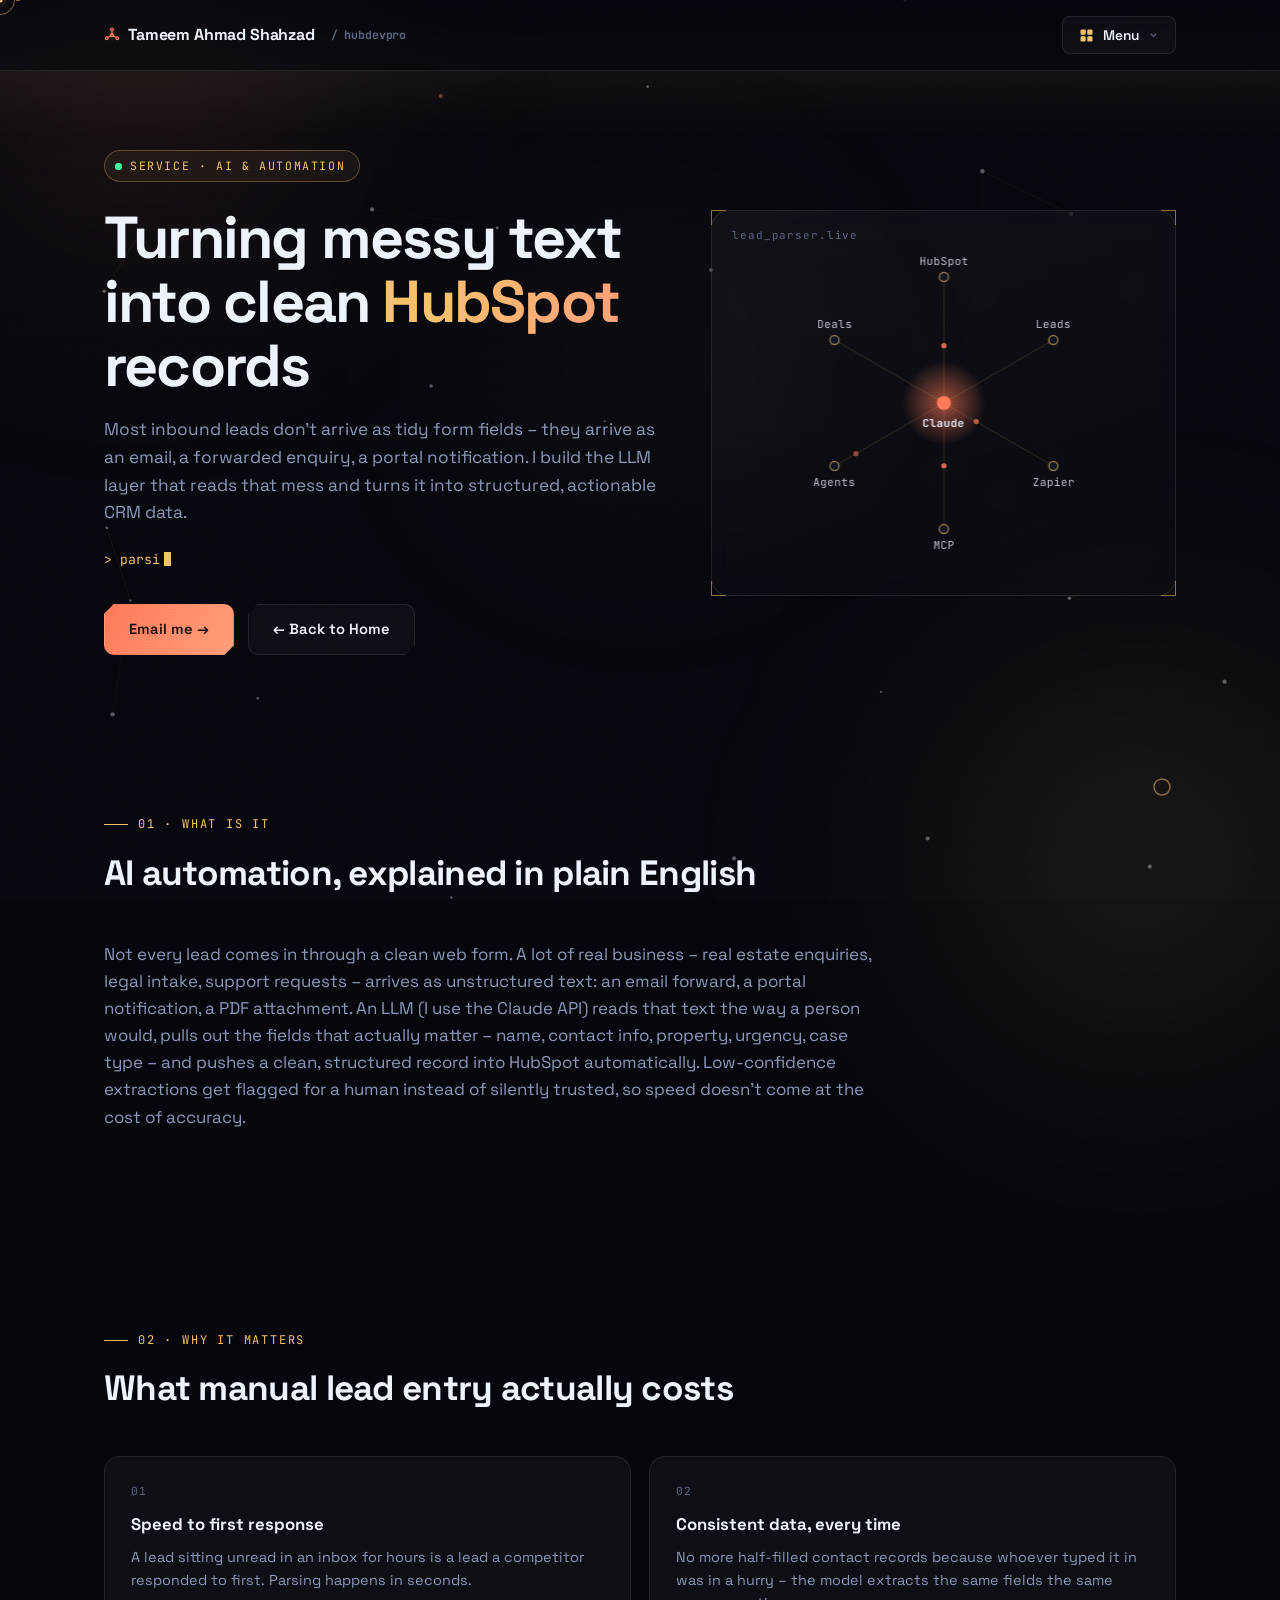
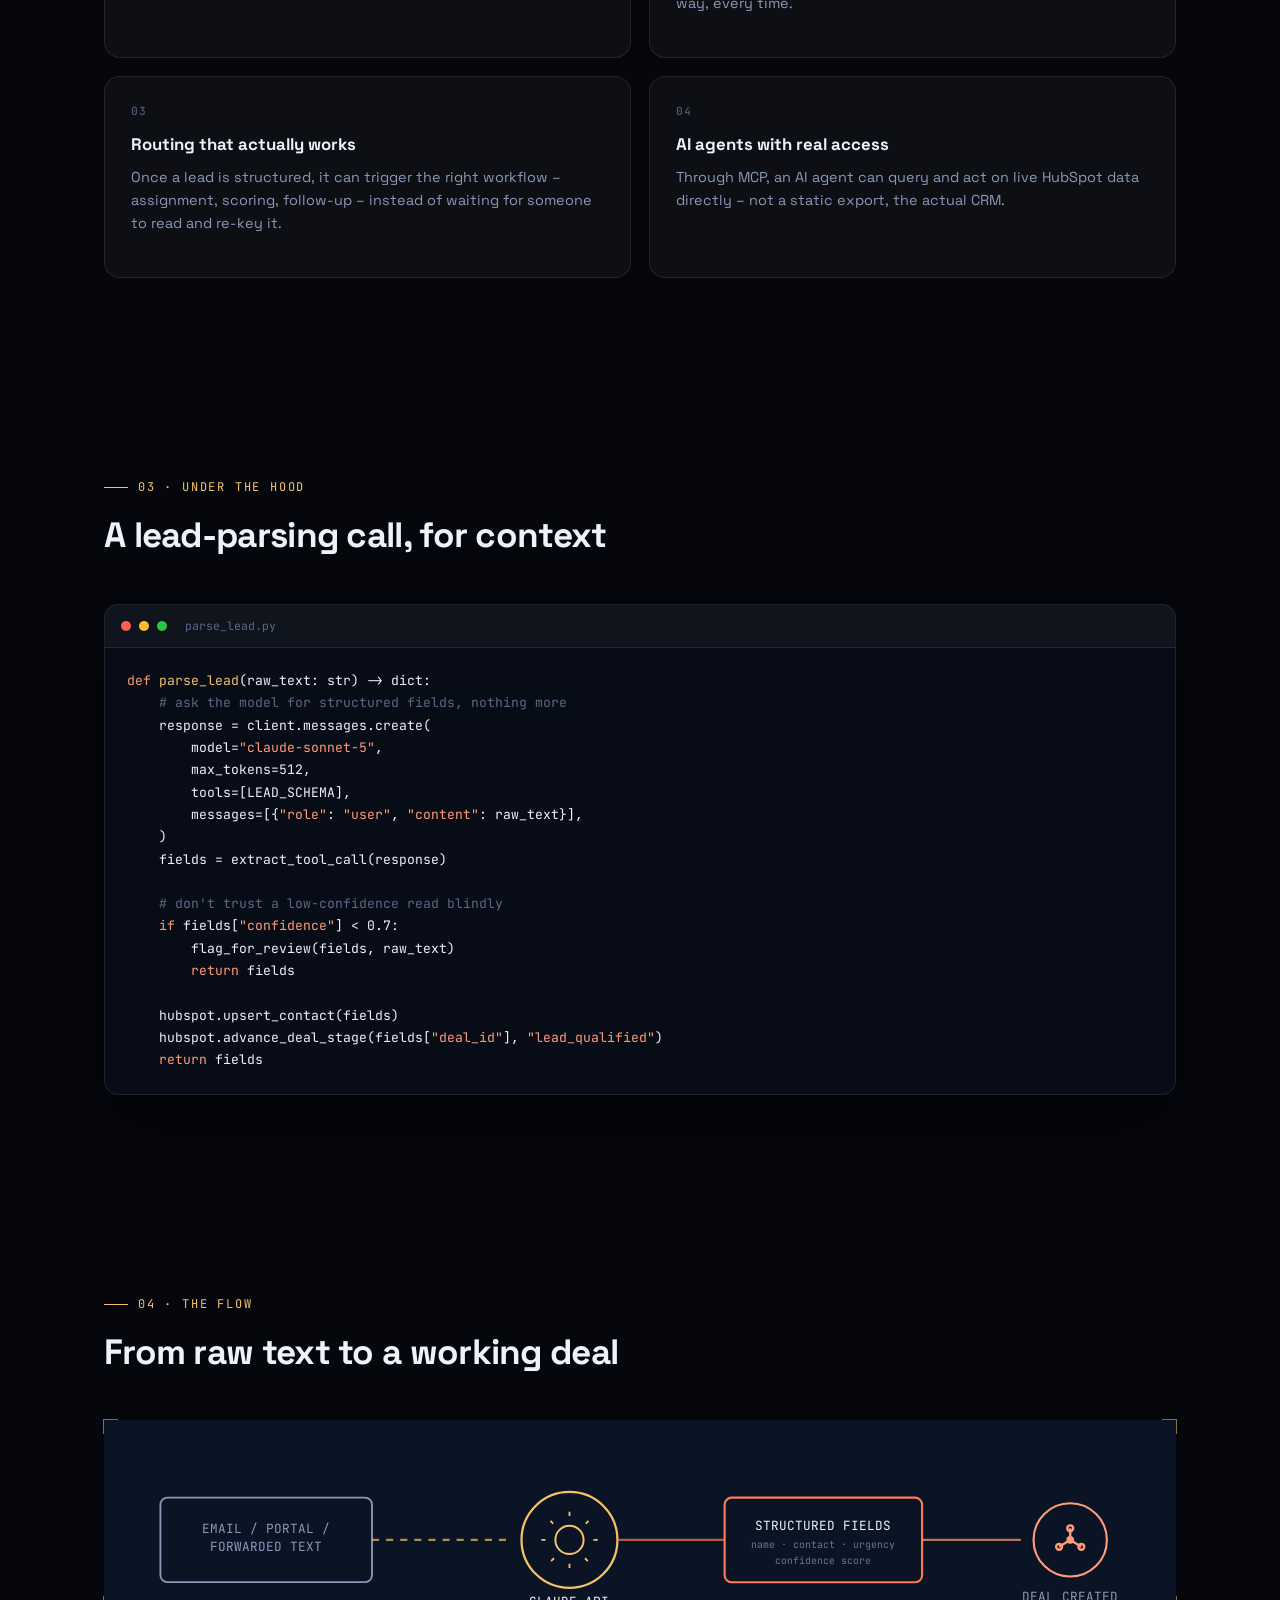
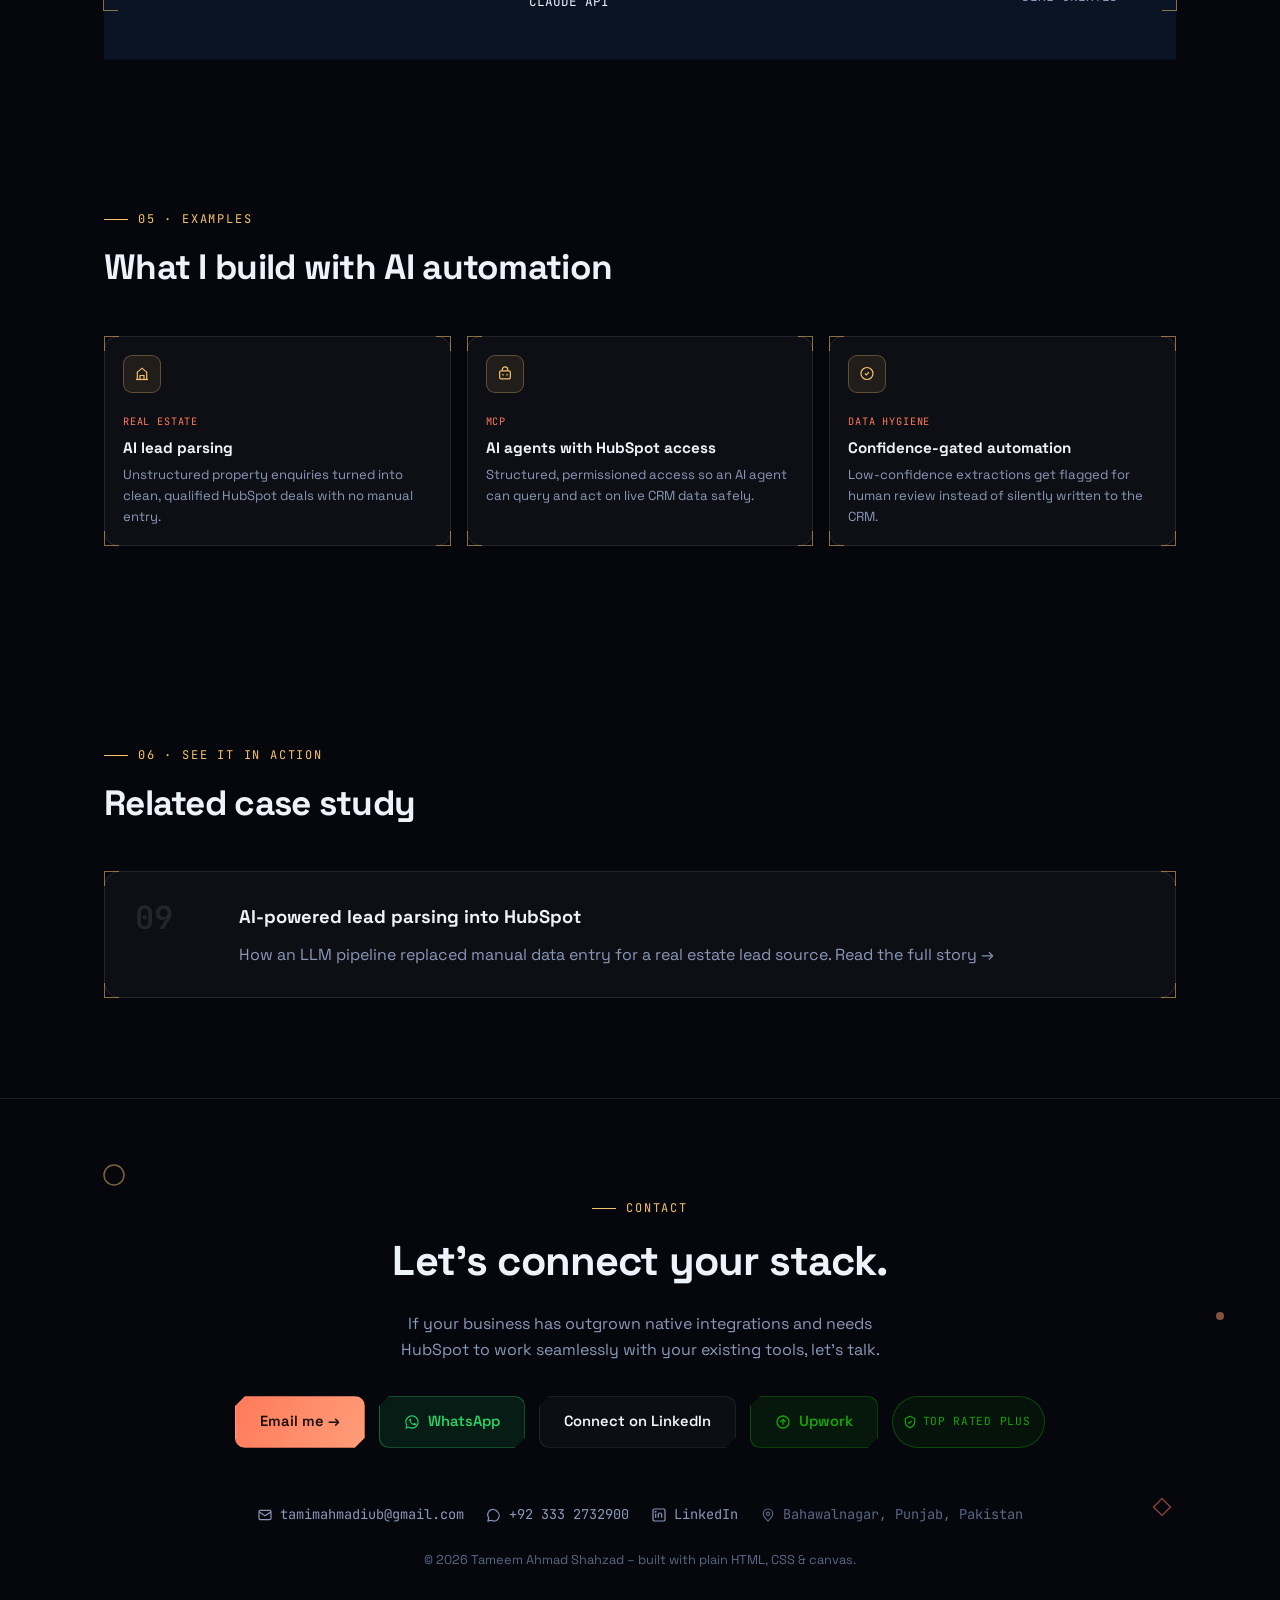
==== ai-automation.html @ 6ec8211e "Add Payments and AI Automation as full dedicated pages, restructure Services into AI/Integration/Hub" ====
<!DOCTYPE html>
<html lang="en">
<head>
<meta charset="UTF-8">
<meta name="viewport" content="width=device-width, initial-scale=1.0">
<title>AI Automation &amp; LLM Lead Parsing for HubSpot | HubDevPro</title>
<meta name="description" content="LLM pipelines and AI agents that read unstructured leads, extract structured data and push clean records into HubSpot &ndash; explained in plain language.">
<meta property="og:title" content="AI Automation &ndash; HubDevPro">
<meta property="og:description" content="LLM pipelines and AI agents that read unstructured leads, extract structured data and push clean records into HubSpot &ndash; explained in plain language.">
<meta property="og:image" content="https://hubdevpro.com/assets/gh-avatar.png">
<meta property="og:url" content="https://hubdevpro.com/ai-automation">
<meta property="og:type" content="website">
<meta name="twitter:card" content="summary">
<meta name="twitter:title" content="AI Automation &ndash; HubDevPro">
<meta name="twitter:description" content="LLM pipelines and AI agents that read unstructured leads, extract structured data and push clean records into HubSpot &ndash; explained in plain language.">
<meta name="twitter:image" content="https://hubdevpro.com/assets/gh-avatar.png">
<meta name="robots" content="index, follow">
<meta name="theme-color" content="#05070d">
<link rel="canonical" href="https://hubdevpro.com/ai-automation">
<link rel="icon" type="image/png" href="assets/gh-avatar.png">
<link rel="preconnect" href="https://fonts.googleapis.com">
<link rel="preconnect" href="https://fonts.gstatic.com" crossorigin>
<link href="https://fonts.googleapis.com/css2?family=Space+Grotesk:wght@400;500;600;700&family=JetBrains+Mono:wght@400;500;600&display=swap" rel="stylesheet">
<link rel="stylesheet" href="assets/style.css">
</head>
<body>

<div id="boot">
  <div class="line" id="boot-line">INITIALIZING SYSTEM...</div>
  <div class="bar"><i id="boot-bar"></i></div>
  <div class="pct" id="boot-pct">0%</div>
</div>

<svg width="0" height="0" style="position:absolute" aria-hidden="true">
  <symbol id="hs-mark" viewBox="0 0 32 32">
    <line x1="16" y1="16" x2="16" y2="5" stroke="currentColor" stroke-width="2.2"/>
    <line x1="16" y1="16" x2="26.5" y2="22.5" stroke="currentColor" stroke-width="2.2"/>
    <line x1="16" y1="16" x2="5.5" y2="22.5" stroke="currentColor" stroke-width="2.2"/>
    <circle cx="16" cy="16" r="3.6" fill="currentColor"/>
    <circle cx="16" cy="5" r="2.8" fill="none" stroke="currentColor" stroke-width="2.2"/>
    <circle cx="26.5" cy="22.5" r="2.8" fill="none" stroke="currentColor" stroke-width="2.2"/>
    <circle cx="5.5" cy="22.5" r="2.8" fill="none" stroke="currentColor" stroke-width="2.2"/>
  </symbol>
</svg>

<canvas id="bg-canvas"></canvas>
<div class="noise"></div>
<div class="scanlines"></div>
<div class="scan-sweep"></div>
<div class="cursor-ring" id="cursor-ring"></div>
<div class="cursor-dot" id="cursor-dot"></div>
<div class="glow-orb orb-1"></div>
<div class="glow-orb orb-2"></div>
<div class="glow-orb orb-3"></div>

<nav>
  <div class="inner">
    <div class="logo"><a href="/" style="display:flex;align-items:center;gap:8px;text-decoration:none;color:inherit"><svg class="icon" style="width:20px;height:20px;color:var(--orange)"><use href="#hs-mark"/></svg>Tameem Ahmad Shahzad<span class="mono" style="color:var(--muted-dim);margin-left:8px;font-size:0.72rem">/ hubdevpro</span></a></div>
    <button class="menu-btn" id="menu-btn" aria-expanded="false" aria-controls="mega">
      <svg class="grid-ic" viewBox="0 0 20 20"><rect x="2" y="2" width="7" height="7" rx="1.5"/><rect x="11" y="2" width="7" height="7" rx="1.5"/><rect x="2" y="11" width="7" height="7" rx="1.5"/><rect x="11" y="11" width="7" height="7" rx="1.5"/></svg>
      Menu
      <svg class="chev" viewBox="0 0 20 20" fill="none" stroke="currentColor" stroke-width="2"><path d="M5 7l5 5 5-5"/></svg>
    </button>
  </div>
</nav>

<div class="mega" id="mega">
  <div class="mega-inner">
    <div>
      <div class="mega-label">Services</div>
      <a class="mega-item" href="payments">
        <span class="ic"><svg viewBox="0 0 24 24" fill="none" stroke="currentColor" stroke-width="1.8"><circle cx="12" cy="12" r="9"/><path d="M12 7v10M9 9.5h4a2 2 0 1 1 0 4H9M9 14.5h5"/></svg></span>
        <span class="txt"><b>Payments</b><span>Stripe, PayPal &amp; Chargify sync</span></span>
      </a>
      <a class="mega-item" href="ai-automation">
        <span class="ic"><svg viewBox="0 0 24 24" fill="none" stroke="currentColor" stroke-width="1.8"><path d="M12 3v3M12 18v3M4.2 4.2l2.1 2.1M17.7 17.7l2.1 2.1M3 12h3M18 12h3M4.2 19.8l2.1-2.1M17.7 6.3l2.1-2.1"/><circle cx="12" cy="12" r="4"/></svg></span>
        <span class="txt"><b>AI Automation</b><span>LLM lead parsing &amp; agents</span></span>
      </a>
      <a class="mega-item" href="zapier">
        <span class="ic"><svg viewBox="0 0 24 24" fill="none" stroke="currentColor" stroke-width="1.8"><path d="M13 2 3 14h7l-1 8 10-12h-7l1-8z"/></svg></span>
        <span class="txt"><b>Zapier</b><span>No-code automation, live in days</span></span>
      </a>
      <a class="mega-item" href="n8n">
        <span class="ic"><svg viewBox="0 0 24 24" fill="none" stroke="currentColor" stroke-width="1.8"><circle cx="6" cy="6" r="2.5"/><circle cx="18" cy="6" r="2.5"/><circle cx="12" cy="18" r="2.5"/><path d="M8 7l6 9M16 7l-6 9"/></svg></span>
        <span class="txt"><b>n8n</b><span>Self-hosted workflow automation</span></span>
      </a>
      <a class="mega-item" href="laravel">
        <span class="ic"><svg viewBox="0 0 24 24" fill="none" stroke="currentColor" stroke-width="1.8"><rect x="3" y="4" width="18" height="6" rx="1.5"/><rect x="3" y="14" width="18" height="6" rx="1.5"/></svg></span>
        <span class="txt"><b>Laravel</b><span>Custom backend for real logic</span></span>
      </a>
      <a class="mega-item" href="auth0">
        <span class="ic"><svg viewBox="0 0 24 24" fill="none" stroke="currentColor" stroke-width="1.8"><rect x="3" y="11" width="18" height="10" rx="2"/><path d="M7 11V7a5 5 0 0 1 10 0v4"/></svg></span>
        <span class="txt"><b>Auth0</b><span>Identity, login &amp; SSO</span></span>
      </a>
    </div>
    <div>
      <div class="mega-label">Explore</div>
      <div class="mega-simple">
        <a href="/">Home</a>
        <a href="/#about">About</a>
        <a href="/#portfolio">Portfolio</a>
        <a href="/#mcp-agents">AI Agents &amp; MCP</a>
        <a href="services">All Services</a>
      </div>
    </div>
    <div class="mega-cta">
      <div class="mega-label">Case Studies</div>
      <p>Thirteen real integration patterns, walked through end to end &ndash; the situation, the build, the result.</p>
      <a class="btn primary" href="case-studies">View Case Studies</a>
      <a class="btn ghost" href="/#contact">Contact Me</a>
    </div>
  </div>
</div>

<header style="min-height:auto;padding:150px 0 60px">
  <div class="wrap hero-grid">
    <div>
      <div class="kicker"><span class="ping"></span>Service &middot; AI &amp; Automation</div>
      <h1>Turning messy text into clean <span class="glitch-wrap"><span class="grad" data-text="HubSpot">HubSpot</span></span> records</h1>
      <p class="tagline">Most inbound leads don&#8217;t arrive as tidy form fields &ndash; they arrive as an email, a forwarded enquiry, a portal notification. I build the LLM layer that reads that mess and turns it into structured, actionable CRM data.</p>
      <div class="term mono" id="term-text-wrap"><span id="term-text"></span><span class="cur"></span></div>
      <div class="cta">
        <a class="btn primary" href="mailto:tamimahmadiub@gmail.com">Email me &rarr;</a>
        <a class="btn ghost" href="/">&larr; Back to Home</a>
      </div>
    </div>
    <div class="diagram hud">
      <div class="c2"></div>
      <div class="tag mono">lead_parser.live</div>
      <canvas id="hero-canvas"></canvas>
    </div>
  </div>
</header>

<section id="what-is">
  <div class="floaters">
    <span class="fl b" style="top:12%;left:90%;animation-duration:8s"><svg width="20" height="20" viewBox="0 0 20 20"><circle cx="10" cy="10" r="8" fill="none" stroke="#f5c26b" stroke-width="1.5"/></svg></span>
  </div>
  <div class="wrap reveal">
    <div class="eyebrow">01 &middot; What is it</div>
    <h2>AI automation, explained in plain English</h2>
    <p style="color:var(--muted);max-width:70ch;font-size:1.06rem">
      Not every lead comes in through a clean web form. A lot of real business &ndash; real estate enquiries, legal
      intake, support requests &ndash; arrives as unstructured text: an email forward, a portal notification, a
      PDF attachment. An LLM (I use the Claude API) reads that text the way a person would, pulls out the fields
      that actually matter &ndash; name, contact info, property, urgency, case type &ndash; and pushes a clean,
      structured record into HubSpot automatically. Low-confidence extractions get flagged for a human instead of
      silently trusted, so speed doesn&#8217;t come at the cost of accuracy.
    </p>
  </div>
</section>

<section id="why">
  <div class="wrap reveal">
    <div class="eyebrow">02 &middot; Why it matters</div>
    <h2>What manual lead entry actually costs</h2>
    <div class="cap-grid">
      <div class="cap hud"><div class="c2"></div>
        <div class="cap-idx">01</div>
        <h3>Speed to first response</h3>
        <p>A lead sitting unread in an inbox for hours is a lead a competitor responded to first. Parsing happens in seconds.</p>
      </div>
      <div class="cap hud"><div class="c2"></div>
        <div class="cap-idx">02</div>
        <h3>Consistent data, every time</h3>
        <p>No more half-filled contact records because whoever typed it in was in a hurry &ndash; the model extracts the same fields the same way, every time.</p>
      </div>
      <div class="cap hud"><div class="c2"></div>
        <div class="cap-idx">03</div>
        <h3>Routing that actually works</h3>
        <p>Once a lead is structured, it can trigger the right workflow &ndash; assignment, scoring, follow-up &ndash; instead of waiting for someone to read and re-key it.</p>
      </div>
      <div class="cap hud"><div class="c2"></div>
        <div class="cap-idx">04</div>
        <h3>AI agents with real access</h3>
        <p>Through MCP, an AI agent can query and act on live HubSpot data directly &ndash; not a static export, the actual CRM.</p>
      </div>
    </div>
  </div>
</section>

<section id="code">
  <div class="wrap reveal">
    <div class="eyebrow">03 &middot; Under the hood</div>
    <h2>A lead-parsing call, for context</h2>
    <div class="code-win">
      <div class="bar2"><i></i><i></i><i></i><span>parse_lead.py</span></div>
      <pre><span class="k">def</span> <span class="f">parse_lead</span>(raw_text: <span class="v">str</span>) -&gt; <span class="v">dict</span>:
    <span class="c"># ask the model for structured fields, nothing more</span>
    response = client.messages.create(
        model=<span class="s">"claude-sonnet-5"</span>,
        max_tokens=<span class="v">512</span>,
        tools=[LEAD_SCHEMA],
        messages=[{<span class="s">"role"</span>: <span class="s">"user"</span>, <span class="s">"content"</span>: raw_text}],
    )
    fields = extract_tool_call(response)

    <span class="c"># don't trust a low-confidence read blindly</span>
    <span class="k">if</span> fields[<span class="s">"confidence"</span>] &lt; <span class="v">0.7</span>:
        flag_for_review(fields, raw_text)
        <span class="k">return</span> fields

    hubspot.upsert_contact(fields)
    hubspot.advance_deal_stage(fields[<span class="s">"deal_id"</span>], <span class="s">"lead_qualified"</span>)
    <span class="k">return</span> fields</pre>
    </div>
  </div>
</section>

<section id="visual">
  <div class="wrap reveal">
    <div class="eyebrow">04 &middot; The flow</div>
    <h2>From raw text to a working deal</h2>
    <div class="banner hud" style="height:190px;padding:0">
      <div class="c2"></div>
      <svg viewBox="0 0 760 170" preserveAspectRatio="xMidYMid slice"><rect width="760" height="170" fill="#0a1424"/>
<rect x="40" y="55" width="150" height="60" rx="5" fill="none" stroke="#8b98b8" stroke-width="1.3"/>
<text x="115" y="80" text-anchor="middle" fill="#8b98b8" font-family="JetBrains Mono, monospace" font-size="9">EMAIL / PORTAL /</text>
<text x="115" y="93" text-anchor="middle" fill="#8b98b8" font-family="JetBrains Mono, monospace" font-size="9">FORWARDED TEXT</text>
<line x1="190" y1="85" x2="290" y2="85" stroke="#f5c26b" stroke-width="1.5" stroke-dasharray="5 5" opacity="0.7"/>
<circle cx="330" cy="85" r="34" fill="#0a1424" stroke="#f5c26b" stroke-width="1.6"/>
<path d="M330 65v3M330 102v3M310 85h3M347 85h3M316.5 71.5l2 2M341 98l2 2M343.5 71.5l-2 2M319 98l-2 2" stroke="#f5c26b" stroke-width="1.3"/>
<circle cx="330" cy="85" r="10" fill="none" stroke="#f5c26b" stroke-width="1.4"/>
<text x="330" y="132" text-anchor="middle" fill="#eef2fb" font-family="JetBrains Mono, monospace" font-size="9">CLAUDE API</text>
<line x1="364" y1="85" x2="440" y2="85" stroke="#ff7a59" stroke-width="1.6" opacity="0.7"/>
<rect x="440" y="55" width="140" height="60" rx="5" fill="none" stroke="#ff7a59" stroke-width="1.5"/>
<text x="510" y="78" text-anchor="middle" fill="#eef2fb" font-family="JetBrains Mono, monospace" font-size="9">STRUCTURED FIELDS</text>
<text x="510" y="91" text-anchor="middle" fill="#6b7690" font-family="JetBrains Mono, monospace" font-size="7">name &middot; contact &middot; urgency</text>
<text x="510" y="102" text-anchor="middle" fill="#6b7690" font-family="JetBrains Mono, monospace" font-size="7">confidence score</text>
<line x1="580" y1="85" x2="650" y2="85" stroke="#ff9d7a" stroke-width="1.5" opacity="0.7"/>
<circle cx="685" cy="85" r="26" fill="#0a1424" stroke="#ff9d7a" stroke-width="1.5"/>
<use href="#hs-mark" x="673" y="73" width="24" height="24" color="#ff9d7a"/>
<text x="685" y="128" text-anchor="middle" fill="#8b98b8" font-family="JetBrains Mono, monospace" font-size="9">DEAL CREATED</text></svg>
    </div>
  </div>
</section>

<section id="examples">
  <div class="wrap reveal">
    <div class="eyebrow">05 &middot; Examples</div>
    <h2>What I build with AI automation</h2>
    <div class="pf-grid">
      <div class="pf-mini hud"><div class="c2"></div>
        <div class="thumb"><svg class="icon" viewBox="0 0 24 24"><path d="M3 21h18"/><path d="M5 21V10l7-6 7 6v11"/><path d="M9 21v-6h6v6"/></svg></div>
        <div class="tag">Real Estate</div>
        <h4>AI lead parsing</h4>
        <p>Unstructured property enquiries turned into clean, qualified HubSpot deals with no manual entry.</p>
      </div>
      <div class="pf-mini hud"><div class="c2"></div>
        <div class="thumb"><svg class="icon" viewBox="0 0 24 24"><rect x="4" y="8" width="16" height="12" rx="2"/><path d="M8 8V6a4 4 0 0 1 8 0v2"/><circle cx="9" cy="14" r="1.2" fill="currentColor" stroke="none"/><circle cx="15" cy="14" r="1.2" fill="currentColor" stroke="none"/></svg></div>
        <div class="tag">MCP</div>
        <h4>AI agents with HubSpot access</h4>
        <p>Structured, permissioned access so an AI agent can query and act on live CRM data safely.</p>
      </div>
      <div class="pf-mini hud"><div class="c2"></div>
        <div class="thumb"><svg class="icon" viewBox="0 0 24 24"><circle cx="12" cy="12" r="9"/><path d="M9 12l2 2 4-4"/></svg></div>
        <div class="tag">Data Hygiene</div>
        <h4>Confidence-gated automation</h4>
        <p>Low-confidence extractions get flagged for human review instead of silently written to the CRM.</p>
      </div>
    </div>
  </div>
</section>

<section id="related">
  <div class="wrap reveal">
    <div class="eyebrow">06 &middot; See it in action</div>
    <h2>Related case study</h2>
    <a href="case-studies#ai-leads" class="pf hud" style="text-decoration:none;color:inherit">
      <div class="c2"></div>
      <div class="pf-num">09</div>
      <div>
        <h3>AI-powered lead parsing into HubSpot</h3>
        <p style="color:var(--muted)">How an LLM pipeline replaced manual data entry for a real estate lead source. Read the full story &rarr;</p>
      </div>
    </a>
  </div>
</section>

<footer id="contact">
  <div class="floaters">
    <span class="fl a" style="top:12%;left:8%;animation-duration:9s"><svg width="24" height="24" viewBox="0 0 24 24"><circle cx="12" cy="12" r="10" fill="none" stroke="#f5c26b" stroke-width="1.5"/></svg></span>
    <span class="fl b" style="top:75%;left:90%;animation-duration:8s;animation-delay:.5s"><svg width="20" height="20" viewBox="0 0 20 20"><rect x="4" y="4" width="12" height="12" fill="none" stroke="#ff7a59" stroke-width="1.5" transform="rotate(45 10 10)"/></svg></span>
    <span class="fl c" style="top:40%;left:95%;animation-duration:6.5s"><svg width="8" height="8" viewBox="0 0 8 8"><circle cx="4" cy="4" r="4" fill="#ff9d7a"/></svg></span>
  </div>
  <div class="wrap reveal">
    <div class="eyebrow" style="justify-content:center">Contact</div>
    <h2>Let&#8217;s connect your stack.</h2>
    <p class="lead">If your business has outgrown native integrations and needs HubSpot to work seamlessly with your existing tools, let&#8217;s talk.</p>
    <div class="cta">
      <a class="btn primary" href="mailto:tamimahmadiub@gmail.com">Email me &rarr;</a>
      <a class="btn whatsapp" href="https://wa.me/923332732900" target="_blank" rel="noopener">
        <svg width="16" height="16" viewBox="0 0 24 24" fill="currentColor" aria-hidden="true"><path d="M17.5 14.4c-.3-.1-1.6-.8-1.9-.9-.2-.1-.4-.1-.6.1-.2.3-.7.9-.8 1-.2.2-.3.2-.5.1-.3-.1-1.2-.4-2.3-1.4-.9-.8-1.4-1.7-1.6-2-.2-.3 0-.5.1-.6.1-.1.3-.3.4-.5.1-.1.2-.3.3-.4.1-.2 0-.4 0-.5C11.1 9.2 10.7 8 10.5 7.5c-.2-.4-.3-.4-.5-.4h-.5c-.2 0-.5.1-.7.3-.2.3-.9.9-.9 2.1s.9 2.5 1.1 2.7c.1.2 1.9 2.9 4.6 4 .6.3 1.1.4 1.5.6.6.2 1.2.2 1.6.1.5-.1 1.6-.6 1.8-1.3.2-.6.2-1.1.2-1.2-.1-.1-.2-.2-.5-.3zM12 2C6.5 2 2 6.5 2 12c0 1.8.5 3.6 1.4 5.1L2 22l5.1-1.3C8.5 21.5 10.2 22 12 22c5.5 0 10-4.5 10-10S17.5 2 12 2zm0 18.2c-1.6 0-3.2-.4-4.5-1.2l-.3-.2-3 .8.8-3-.2-.3C4 14.9 3.6 13.5 3.6 12 3.6 7.4 7.4 3.6 12 3.6S20.4 7.4 20.4 12 16.6 20.2 12 20.2z"/></svg>
        WhatsApp
      </a>
      <a class="btn ghost" href="https://www.linkedin.com/in/tameemahmad-shahzad-2022a8174" target="_blank" rel="noopener">Connect on LinkedIn</a>
      <a class="btn upwork" href="https://www.upwork.com/freelancers/~011467e34f815ba25b" target="_blank" rel="noopener"><svg width="16" height="16" viewBox="0 0 24 24" fill="none" stroke="currentColor" stroke-width="2" aria-hidden="true"><circle cx="12" cy="12" r="9"/><path d="M12 16V8M8 12l4-4 4 4"/></svg>Upwork</a>
      <a class="trp-badge" href="https://www.upwork.com/freelancers/~011467e34f815ba25b" target="_blank" rel="noopener"><svg viewBox="0 0 24 24" fill="none" stroke="currentColor" stroke-width="2"><path d="M12 2l8 4v6c0 5-3.5 8-8 10-4.5-2-8-5-8-10V6z"/><path d="M9 12l2 2 4-4"/></svg>TOP RATED PLUS</a>
    </div>
    <div class="contact-links">
      <a href="mailto:tamimahmadiub@gmail.com"><svg class="icon" viewBox="0 0 24 24"><rect x="3" y="5" width="18" height="14" rx="2"/><path d="M3 7l9 6 9-6"/></svg>tamimahmadiub@gmail.com</a>
      <a href="https://wa.me/923332732900" target="_blank" rel="noopener"><svg class="icon" viewBox="0 0 24 24"><path d="M17 7a8 8 0 1 0-13 9.4L3 21l4.8-1a8 8 0 0 0 9.2-13z"/></svg>+92 333 2732900</a>
      <a href="https://www.linkedin.com/in/tameemahmad-shahzad-2022a8174" target="_blank" rel="noopener"><svg class="icon" viewBox="0 0 24 24"><rect x="3" y="3" width="18" height="18" rx="2"/><line x1="7" y1="10" x2="7" y2="16"/><circle cx="7" cy="7" r="0.6" fill="currentColor"/><path d="M11 16v-6"/><path d="M11 11c0-1.5 1-2 2.2-2 1.6 0 2.8 1 2.8 3v4"/></svg>LinkedIn</a>
      <span><svg class="icon" viewBox="0 0 24 24"><path d="M12 21s-7-6.5-7-11a7 7 0 0 1 14 0c0 4.5-7 11-7 11z"/><circle cx="12" cy="10" r="2.4"/></svg>Bahawalnagar, Punjab, Pakistan</span>
    </div>
    <small>&copy; <span id="year"></span> Tameem Ahmad Shahzad &ndash; built with plain HTML, CSS &amp; canvas.</small>
  </div>
</footer>

<script src="assets/site.js"></script>
<script>
HDP.termType('term-text', ['> parsing lead text ... OK', '> hubspot deal created ... OK']);
HDP.heroDiagram('hero-canvas', 'Claude', ['HubSpot','Leads','Zapier','MCP','Agents','Deals']);
</script>
</body>
</html>
---- assets/style.css ----
:root{
    --bg:#05070d;
    --bg2:#0a0f1c;
    --card:rgba(255,255,255,0.035);
    --card-hover:rgba(255,255,255,0.06);
    --border:rgba(255,255,255,0.09);
    --border-hi:rgba(245,194,107,0.5);
    --text:#eef2fb;
    --muted:#8b98b8;
    --muted-dim:#5b6785;
    --orange:#ff7a59;
    --gold:#f5c26b;
    --coral:#ff9d7a;
  }
  *{box-sizing:border-box;margin:0;padding:0}
  html{scroll-behavior:smooth}
  body{cursor:none}
  @media (hover:none){body{cursor:auto}}
  ::selection{background:var(--gold);color:#04120f}
  ::-webkit-scrollbar{width:10px}
  ::-webkit-scrollbar-track{background:var(--bg)}
  ::-webkit-scrollbar-thumb{background:#1c2740;border-radius:8px}
  ::-webkit-scrollbar-thumb:hover{background:#2c3a5c}

  body{
    font-family:'Space Grotesk',-apple-system,BlinkMacSystemFont,sans-serif;
    background:var(--bg);
    color:var(--text);
    line-height:1.6;
    position:relative;
    overflow-x:hidden;
  }
  a{color:inherit}
  .mono{font-family:'JetBrains Mono',Consolas,monospace}
  .wrap{max-width:1120px;margin:0 auto;padding:0 24px;position:relative;z-index:1}

  #bg-canvas{position:fixed;inset:0;width:100%;height:100%;z-index:0}
  .noise{
    position:fixed;inset:0;z-index:0;pointer-events:none;opacity:0.035;mix-blend-mode:overlay;
    background-image:url("data:image/svg+xml,%3Csvg xmlns='http://www.w3.org/2000/svg' width='100' height='100'%3E%3Cfilter id='n'%3E%3CfeTurbulence type='fractalNoise' baseFrequency='0.9' numOctaves='2' stitchTiles='stitch'/%3E%3C/filter%3E%3Crect width='100%25' height='100%25' filter='url(%23n)'/%3E%3C/svg%3E");
  }
  .glow-orb{
    position:fixed;border-radius:50%;filter:blur(120px);z-index:0;pointer-events:none;
  }
  .orb-1{width:520px;height:520px;top:-180px;left:-120px;background:radial-gradient(circle,rgba(255,122,89,0.16),transparent 70%)}
  .orb-2{width:600px;height:600px;bottom:-260px;right:-160px;background:radial-gradient(circle,rgba(245,194,107,0.14),transparent 70%)}
  .orb-3{width:400px;height:400px;top:40%;left:50%;transform:translate(-50%,-50%);background:radial-gradient(circle,rgba(255,157,122,0.08),transparent 70%)}

  /* nav */
  nav{
    position:fixed;top:0;left:0;right:0;z-index:50;
    backdrop-filter:blur(14px);-webkit-backdrop-filter:blur(14px);
    background:rgba(5,7,13,0.55);border-bottom:1px solid var(--border);
  }
  nav .inner{max-width:1120px;margin:0 auto;padding:16px 24px;display:flex;justify-content:space-between;align-items:center}
  .logo{font-weight:700;font-size:1rem;letter-spacing:-0.01em;display:flex;align-items:center;gap:8px}
  .logo .dot{width:8px;height:8px;border-radius:50%;background:var(--gold);box-shadow:0 0 12px var(--gold);animation:pulse-dot 2s infinite}
  @keyframes pulse-dot{0%,100%{opacity:1}50%{opacity:0.3}}
  nav .links{display:flex;gap:28px;font-size:0.86rem;color:var(--muted)}
  nav .links a{text-decoration:none;transition:color .15s}
  nav .links a:hover{color:var(--gold)}
  @media (max-width:640px){nav .links{display:none}}
  @media (max-width:480px){.logo{font-size:0.85rem}.logo .mono{display:none}}

  /* hero */
  header{
    min-height:100vh;display:flex;align-items:center;
    padding:120px 0 60px;position:relative;
  }
  .hero-grid{display:grid;grid-template-columns:1.1fr 0.9fr;gap:48px;align-items:center;width:100%}
  @media (max-width:900px){.hero-grid{grid-template-columns:1fr}}

  .kicker{
    display:inline-flex;align-items:center;gap:8px;
    font-family:'JetBrains Mono',monospace;
    font-size:0.72rem;letter-spacing:0.14em;color:var(--gold);
    border:1px solid rgba(245,194,107,0.3);border-radius:999px;padding:6px 14px 6px 10px;
    background:rgba(245,194,107,0.06);margin-bottom:24px;text-transform:uppercase;
    animation:fadeUp .7s ease both;
  }
  .kicker .ping{position:relative;width:7px;height:7px;border-radius:50%;background:#3cf2a0}
  .kicker .ping::after{
    content:"";position:absolute;inset:0;border-radius:50%;background:#3cf2a0;
    animation:ping 1.8s cubic-bezier(0,0,0.2,1) infinite;
  }
  @keyframes ping{75%,100%{transform:scale(2.4);opacity:0}}

  header h1{
    font-size:clamp(2.4rem,5.4vw,3.7rem);font-weight:700;letter-spacing:-0.03em;line-height:1.08;
    animation:fadeUp .7s ease .05s both;
  }
  header h1 .grad{
    background:linear-gradient(100deg,var(--gold) 10%,var(--coral) 55%,var(--orange) 95%);
    -webkit-background-clip:text;background-clip:text;color:transparent;
    background-size:200% auto;animation:shine 6s linear infinite;
  }
  @keyframes shine{to{background-position:200% center}}

  header .tagline{
    margin-top:18px;color:var(--muted);font-size:1.08rem;max-width:52ch;
    animation:fadeUp .7s ease .1s both;
  }
  header .tagline b{color:var(--text);font-weight:600}

  header .cta{margin-top:34px;display:flex;gap:14px;flex-wrap:wrap;animation:fadeUp .7s ease .15s both}
  .btn{
    display:inline-flex;align-items:center;gap:8px;padding:13px 24px;border-radius:10px;
    font-weight:600;font-size:0.92rem;text-decoration:none;border:1px solid var(--border);
    transition:transform .2s ease, border-color .2s ease, box-shadow .2s ease, background .2s ease;
  }
  .btn:hover{transform:translateY(-3px)}
  .btn.primary{background:linear-gradient(120deg,var(--orange),#ff9d7a);color:#1a0f0a;border-color:transparent}
  .btn.primary:hover{box-shadow:0 8px 30px rgba(255,122,89,0.4)}
  .btn.ghost{color:var(--text);background:rgba(255,255,255,0.03)}
  .btn.ghost:hover{border-color:var(--border-hi);box-shadow:0 8px 30px rgba(245,194,107,0.18)}
  .btn.whatsapp{background:rgba(37,211,102,0.1);color:#25d366;border-color:rgba(37,211,102,0.4)}
  .btn.whatsapp:hover{box-shadow:0 8px 30px rgba(37,211,102,0.3);border-color:#25d366}
  .btn.upwork{background:rgba(20,168,0,0.1);color:#14a800;border-color:rgba(20,168,0,0.4)}
  .btn.upwork:hover{box-shadow:0 8px 30px rgba(20,168,0,0.3);border-color:#14a800}

  .trp-badge{
    display:inline-flex;align-items:center;gap:6px;padding:7px 14px 7px 10px;border-radius:999px;
    background:rgba(20,168,0,0.08);border:1px solid rgba(20,168,0,0.35);
    font-family:'JetBrains Mono',monospace;font-size:0.7rem;letter-spacing:0.06em;color:#14a800;
    text-decoration:none;white-space:nowrap;
  }
  .trp-badge svg{width:14px;height:14px;flex:0 0 auto}

  .trp-seal{
    position:absolute;top:-16px;right:-16px;width:74px;height:74px;border-radius:50%;z-index:3;
    background:radial-gradient(circle at 35% 30%,rgba(245,194,107,0.35),rgba(8,16,28,0.97) 70%);
    border:1.5px solid var(--gold);
    display:flex;flex-direction:column;align-items:center;justify-content:center;gap:2px;
    color:var(--gold);text-decoration:none;text-align:center;
    box-shadow:0 0 0 4px var(--bg),0 0 20px rgba(245,194,107,0.4);
    animation:seal-pulse 2.6s ease-in-out infinite;transition:transform .25s ease;
  }
  .trp-seal:hover{transform:scale(1.08)}
  .trp-seal svg{width:18px;height:18px;margin-bottom:1px;color:var(--gold)}
  .trp-seal span{
    font-family:'JetBrains Mono',monospace;font-size:0.46rem;font-weight:800;letter-spacing:0.03em;line-height:1.2;
    color:#fff;text-shadow:0 0 10px rgba(245,194,107,0.7);
  }
  @keyframes seal-pulse{0%,100%{box-shadow:0 0 0 4px var(--bg),0 0 18px rgba(245,194,107,0.35)}50%{box-shadow:0 0 0 4px var(--bg),0 0 32px rgba(245,194,107,0.65)}}
  @media (max-width:480px){.trp-seal{width:62px;height:62px;top:-12px;right:-12px}.trp-seal svg{width:15px;height:15px}.trp-seal span{font-size:0.42rem}}

  @keyframes fadeUp{from{opacity:0;transform:translateY(14px)}to{opacity:1;transform:translateY(0)}}

  /* ticker */
  .ticker{
    position:relative;z-index:1;border-top:1px solid var(--border);border-bottom:1px solid var(--border);
    overflow:hidden;padding:16px 0;background:rgba(255,255,255,0.015);
  }
  .ticker-track{display:flex;gap:56px;width:max-content;animation:scroll-left 26s linear infinite}
  .ticker-track span{
    font-family:'JetBrains Mono',monospace;font-size:0.78rem;letter-spacing:0.12em;color:var(--muted-dim);
    white-space:nowrap;
  }
  @keyframes scroll-left{from{transform:translateX(0)}to{transform:translateX(-50%)}}

  /* hero diagram */
  .diagram{
    position:relative;border:1px solid var(--border);border-radius:18px;
    background:linear-gradient(160deg,rgba(255,255,255,0.04),rgba(255,255,255,0.01));
    backdrop-filter:blur(10px);padding:22px;animation:fadeUp .8s ease .2s both;
    min-height:380px;
  }
  .diagram .tag{
    position:absolute;top:16px;left:20px;font-family:'JetBrains Mono',monospace;
    font-size:0.68rem;color:var(--muted-dim);letter-spacing:0.08em;
  }
  #hero-canvas{width:100%;height:100%;display:block;border-radius:12px}

  /* sections */
  section{padding:100px 0;position:relative}
  .eyebrow{
    font-family:'JetBrains Mono',monospace;font-size:0.75rem;letter-spacing:0.15em;
    color:var(--gold);text-transform:uppercase;margin-bottom:10px;display:flex;align-items:center;gap:10px;
  }
  .eyebrow::before{content:"";width:24px;height:1px;background:var(--gold)}
  section h2{font-size:clamp(1.6rem,3vw,2.2rem);font-weight:700;letter-spacing:-0.02em;margin-bottom:40px}

  .js .reveal{opacity:0;transform:translateY(24px);transition:opacity .7s ease, transform .7s ease}
  .js .reveal.in{opacity:1;transform:translateY(0)}

  .about-grid{display:grid;grid-template-columns:260px 1fr;gap:44px;align-items:start}
  @media (max-width:800px){.about-grid{grid-template-columns:1fr;justify-items:center;text-align:center}}
  .portrait{
    position:relative;width:260px;height:320px;border-radius:16px;overflow:hidden;
    border:1px solid var(--border);background:var(--bg2);flex:0 0 auto;
  }
  .portrait img{width:100%;height:100%;object-fit:cover;filter:grayscale(0.15) contrast(1.05);display:block}
  .portrait::after{
    content:"";position:absolute;inset:0;
    background:linear-gradient(180deg,rgba(245,194,107,0.08),transparent 30%,transparent 70%,rgba(5,7,13,0.65));
  }
  .portrait .scan{
    position:absolute;left:0;right:0;height:60px;
    background:linear-gradient(180deg,transparent,rgba(245,194,107,0.35),transparent);
    animation:portrait-scan 3.4s ease-in-out infinite;
  }
  @keyframes portrait-scan{0%{top:-60px}50%{top:100%}100%{top:-60px}}
  .portrait .id{
    position:absolute;left:12px;bottom:12px;font-family:'JetBrains Mono',monospace;font-size:0.62rem;
    color:var(--gold);letter-spacing:0.08em;text-shadow:0 0 8px rgba(245,194,107,0.6);
  }
  .portrait .id b{display:block;color:var(--text);font-size:0.72rem;margin-bottom:2px}

  #about .about-text p{color:var(--muted);max-width:70ch;font-size:1.06rem}
  #about .about-text p b{color:var(--text);font-weight:600}

  .icon{width:16px;height:16px;flex:0 0 16px;stroke:currentColor;fill:none;stroke-width:1.8}

  .stats{display:grid;grid-template-columns:repeat(4,1fr);gap:20px;margin-top:44px}
  @media (max-width:700px){.stats{grid-template-columns:repeat(2,1fr)}}
  .stat{border:1px solid var(--border);border-radius:14px;padding:22px;background:var(--card)}
  .stat .num{font-size:2rem;font-weight:700;font-family:'JetBrains Mono',monospace;
    background:linear-gradient(100deg,var(--gold),var(--coral));-webkit-background-clip:text;background-clip:text;color:transparent}
  .stat .lbl{color:var(--muted);font-size:0.82rem;margin-top:6px}

  .skill-groups{display:grid;grid-template-columns:repeat(3,1fr);gap:18px}
  @media (max-width:800px){.skill-groups{grid-template-columns:1fr}}
  .skill-group{border:1px solid var(--border);border-radius:16px;padding:24px;background:var(--card);transition:border-color .2s, transform .2s, background .2s}
  .skill-group:hover{border-color:var(--border-hi);transform:translateY(-4px);background:var(--card-hover)}
  .skill-group h3{font-size:0.95rem;margin-bottom:16px;display:flex;align-items:center;gap:10px}
  .skill-group ul{list-style:none;display:flex;flex-direction:column;gap:10px}
  .skill-group li{color:var(--muted);font-size:0.9rem;font-family:'JetBrains Mono',monospace;display:flex;align-items:center;gap:8px}
  .skill-group li::before{content:"›";color:var(--orange)}

  .timeline{position:relative;padding-left:32px}
  .timeline::before{content:"";position:absolute;left:5px;top:8px;bottom:8px;width:1px;background:linear-gradient(180deg,var(--gold),transparent)}
  .job{position:relative;margin-bottom:32px;border:1px solid var(--border);border-radius:16px;padding:26px;background:var(--card);transition:border-color .2s, background .2s}
  .job:hover{border-color:var(--border-hi);background:var(--card-hover)}
  .job .dot-marker{
    content:"";position:absolute;left:-32px;top:30px;width:11px;height:11px;border-radius:50%;
    background:var(--bg);border:2px solid var(--gold);box-shadow:0 0 12px rgba(245,194,107,0.6)
  }
  .job .row{display:flex;justify-content:space-between;flex-wrap:wrap;gap:8px;margin-bottom:4px}
  .job .role{font-weight:700;font-size:1.1rem}
  .job .company{color:var(--orange);font-weight:600;font-size:0.95rem;display:inline-flex;align-items:center;gap:8px}
  .job .dates{color:var(--muted-dim);font-size:0.8rem;font-family:'JetBrains Mono',monospace;white-space:nowrap}
  .job .place{color:var(--muted-dim);font-size:0.82rem;margin-bottom:14px}
  .job ul{margin-top:12px;padding-left:0;list-style:none;color:var(--muted);font-size:0.93rem;display:flex;flex-direction:column;gap:9px}
  .job ul li{padding-left:18px;position:relative}
  .job ul li::before{content:"▸";position:absolute;left:0;color:var(--gold)}

  .grid2{display:grid;grid-template-columns:1fr 1fr;gap:20px}
  @media (max-width:640px){.grid2{grid-template-columns:1fr}}
  .card{background:var(--card);border:1px solid var(--border);border-radius:14px;padding:22px;transition:border-color .2s,background .2s}
  .card:hover{border-color:var(--border-hi);background:var(--card-hover)}
  .card h3{font-size:1rem;margin-bottom:4px}
  .card p{color:var(--muted);font-size:0.88rem}

  .cert-grid{display:grid;grid-template-columns:repeat(2,1fr);gap:14px}
  @media (max-width:700px){.cert-grid{grid-template-columns:1fr}}
  .cert{
    background:var(--card);border:1px solid var(--border);border-radius:12px;
    padding:16px 18px;font-size:0.9rem;display:flex;align-items:center;gap:12px;
    transition:border-color .2s, background .2s, transform .2s;
  }
  .cert:hover{border-color:var(--border-hi);background:var(--card-hover);transform:translateX(4px)}
  .cert .check{
    width:22px;height:22px;flex:0 0 22px;border-radius:50%;background:rgba(245,194,107,0.12);
    color:var(--gold);display:flex;align-items:center;justify-content:center;font-size:0.75rem;font-weight:700;
  }

  footer{padding:100px 0 60px;text-align:center;border-top:1px solid var(--border);position:relative;z-index:1}
  footer .eyebrow{justify-content:center}
  footer h2{font-size:clamp(1.8rem,4vw,2.6rem);font-weight:700;letter-spacing:-0.02em;margin-bottom:16px}
  footer .lead{color:var(--muted);max-width:50ch;margin:0 auto 34px}
  footer .cta{display:flex;gap:14px;justify-content:center;flex-wrap:wrap;margin-bottom:56px}
  footer .contact-links{display:flex;gap:22px;justify-content:center;flex-wrap:wrap;margin-bottom:24px;font-family:'JetBrains Mono',monospace;font-size:0.85rem}
  footer .contact-links a{text-decoration:none;color:var(--muted);transition:color .15s;display:inline-flex;align-items:center;gap:7px}
  footer .contact-links a:hover{color:var(--gold)}
  footer .contact-links span{display:inline-flex;align-items:center;gap:7px;color:var(--muted-dim)}
  footer small{display:block;color:var(--muted-dim);font-size:0.8rem}

  /* ==== robotic / HUD layer ==== */
  .scanlines{
    position:fixed;inset:0;z-index:40;pointer-events:none;
    background:repeating-linear-gradient(0deg, rgba(255,255,255,0.025) 0px, rgba(255,255,255,0.025) 1px, transparent 1px, transparent 3px);
    mix-blend-mode:overlay;
  }
  .scan-sweep{
    position:fixed;left:0;right:0;height:140px;z-index:41;pointer-events:none;
    background:linear-gradient(180deg, transparent, rgba(245,194,107,0.05), transparent);
    animation:sweep-down 7s linear infinite;
  }
  @keyframes sweep-down{from{top:-140px}to{top:100vh}}

  .cursor-dot, .cursor-ring{position:fixed;top:0;left:0;pointer-events:none;z-index:9999;border-radius:50%;transform:translate(-50%,-50%)}
  .cursor-dot{width:5px;height:5px;background:var(--gold);box-shadow:0 0 8px var(--gold)}
  .cursor-ring{
    width:30px;height:30px;border:1px solid rgba(245,194,107,0.55);
    transition:width .18s ease,height .18s ease,border-color .18s ease,transform .05s linear;
  }
  .cursor-ring::before, .cursor-ring::after{content:"";position:absolute;background:var(--gold)}
  .cursor-ring::before{top:50%;left:-6px;width:4px;height:1px;transform:translateY(-50%)}
  .cursor-ring::after{top:50%;right:-6px;width:4px;height:1px;transform:translateY(-50%)}
  body.press .cursor-ring{width:22px;height:22px;border-color:var(--orange)}
  @media (hover:none){.cursor-dot,.cursor-ring,.scanlines,.scan-sweep{display:none}}

  .hud{position:relative}
  .hud .c2{position:absolute;inset:0;pointer-events:none}
  .hud::before,.hud::after,.hud .c2::before,.hud .c2::after{content:"";position:absolute;width:14px;height:14px;border:1.5px solid rgba(245,194,107,0.55);pointer-events:none}
  .hud::before{top:-1px;left:-1px;border-right:none;border-bottom:none}
  .hud::after{top:-1px;right:-1px;border-left:none;border-bottom:none}
  .hud .c2::before{bottom:-1px;left:-1px;border-right:none;border-top:none;top:auto}
  .hud .c2::after{bottom:-1px;right:-1px;border-left:none;border-top:none;top:auto}

  .glitch-wrap{position:relative;display:inline-block}
  .glitch-wrap .grad{position:relative;display:inline-block}
  .glitch-wrap .grad::before,.glitch-wrap .grad::after{
    content:attr(data-text);position:absolute;left:0;top:0;width:100%;overflow:hidden;
    background:linear-gradient(100deg,var(--gold) 10%,var(--coral) 55%,var(--orange) 95%);
    -webkit-background-clip:text;background-clip:text;color:transparent;opacity:0;
  }
  .glitch-wrap:hover .grad::before{opacity:0.7;animation:glitch-1 .35s steps(2) infinite;color:var(--gold);-webkit-text-fill-color:var(--gold)}
  .glitch-wrap:hover .grad::after{opacity:0.7;animation:glitch-2 .35s steps(2) infinite;color:var(--orange);-webkit-text-fill-color:var(--orange)}
  @keyframes glitch-1{0%{transform:translate(0,0)}30%{transform:translate(-2px,1px)}60%{transform:translate(2px,-1px)}100%{transform:translate(0,0)}}
  @keyframes glitch-2{0%{transform:translate(0,0)}30%{transform:translate(2px,-1px)}60%{transform:translate(-2px,1px)}100%{transform:translate(0,0)}}

  .term{
    font-family:'JetBrains Mono',monospace;font-size:0.82rem;color:var(--gold);
    margin-top:22px;min-height:1.4em;display:flex;align-items:center;gap:2px;
    animation:fadeUp .7s ease .18s both;
  }
  .term .cur{display:inline-block;width:7px;height:14px;background:var(--gold);margin-left:2px;animation:blink-cursor 1s step-end infinite}
  @keyframes blink-cursor{50%{opacity:0}}

  .radar{
    position:absolute;inset:22px;border-radius:12px;pointer-events:none;overflow:hidden;
  }
  .radar::before{
    content:"";position:absolute;inset:0;
    background:conic-gradient(from 0deg, rgba(245,194,107,0.16), transparent 30%);
    animation:spin 5s linear infinite;
  }
  @keyframes spin{to{transform:rotate(360deg)}}

  .id-tag{
    position:absolute;top:16px;right:20px;font-family:'JetBrains Mono',monospace;font-size:0.6rem;
    color:var(--muted-dim);letter-spacing:0.1em;text-align:right;line-height:1.5;
  }
  .id-tag b{color:var(--gold)}

  .btn{clip-path:polygon(10px 0,100% 0,100% calc(100% - 10px),calc(100% - 10px) 100%,0 100%,0 10px)}

  /* boot overlay */
  #boot{
    position:fixed;inset:0;z-index:999;background:#05070d;
    display:flex;flex-direction:column;align-items:center;justify-content:center;gap:16px;
    transition:opacity .5s ease, visibility .5s ease;
  }
  #boot.hide{opacity:0;visibility:hidden;pointer-events:none}
  #boot .line{font-family:'JetBrains Mono',monospace;font-size:0.8rem;color:var(--gold);letter-spacing:0.08em}
  #boot .bar{width:240px;height:2px;background:rgba(255,255,255,0.08);overflow:hidden}
  #boot .bar i{display:block;height:100%;width:0%;background:linear-gradient(90deg,var(--gold),var(--orange))}
  #boot .pct{font-family:'JetBrains Mono',monospace;font-size:0.7rem;color:var(--muted-dim)}

  /* capability cards */
  .cap-grid{display:grid;grid-template-columns:repeat(2,1fr);gap:18px}
  @media (max-width:800px){.cap-grid{grid-template-columns:1fr}}
  .cap{border:1px solid var(--border);border-radius:16px;padding:26px;background:var(--card);position:relative;overflow:hidden;transition:border-color .2s, background .2s, transform .2s}
  .cap:hover{border-color:var(--border-hi);background:var(--card-hover);transform:translateY(-4px)}
  .cap .cap-idx{font-family:'JetBrains Mono',monospace;font-size:0.7rem;color:var(--muted-dim);letter-spacing:0.1em}
  .cap h3{font-size:1.05rem;margin:10px 0 8px}
  .cap p{color:var(--muted);font-size:0.9rem;margin-bottom:16px}
  .cap .tags{display:flex;flex-wrap:wrap;gap:8px;margin-bottom:14px}
  .cap .tags span{font-family:'JetBrains Mono',monospace;font-size:0.68rem;color:var(--gold);border:1px solid rgba(245,194,107,0.3);border-radius:999px;padding:3px 10px;background:rgba(245,194,107,0.05)}
  .cap .meta{font-family:'JetBrains Mono',monospace;font-size:0.68rem;color:var(--muted-dim);letter-spacing:0.06em;border-top:1px dashed var(--border);padding-top:12px}

  /* code terminal */
  .code-win{border:1px solid var(--border);border-radius:14px;overflow:hidden;background:#080c16;box-shadow:0 30px 80px rgba(0,0,0,0.4)}
  .code-win .bar2{display:flex;align-items:center;gap:8px;padding:12px 16px;background:rgba(255,255,255,0.03);border-bottom:1px solid var(--border)}
  .code-win .bar2 i{width:10px;height:10px;border-radius:50%;display:inline-block}
  .code-win .bar2 i:nth-child(1){background:#ff5f57}
  .code-win .bar2 i:nth-child(2){background:#febc2e}
  .code-win .bar2 i:nth-child(3){background:#28c840}
  .code-win .bar2 span{margin-left:10px;font-family:'JetBrains Mono',monospace;font-size:0.72rem;color:var(--muted-dim)}
  .code-win pre{margin:0;padding:22px;font-family:'JetBrains Mono',monospace;font-size:0.82rem;line-height:1.7;overflow-x:auto}
  .code-win .k{color:#ff9d7a}.code-win .f{color:#f5c26b}.code-win .s{color:#ff9d7a}.code-win .c{color:#5b6785}.code-win .v{color:#eef2fb}
  .code-grid{display:grid;grid-template-columns:1fr 1fr;gap:20px;margin-top:20px}
  @media (max-width:900px){.code-grid{grid-template-columns:1fr}}
  .code-grid .code-win pre{font-size:0.76rem;padding:18px}

  /* process */
  .process{display:grid;grid-template-columns:repeat(5,1fr);gap:16px;position:relative}
  @media (max-width:900px){.process{grid-template-columns:1fr;gap:24px}}
  .process::before{content:"";position:absolute;top:17px;left:0;right:0;height:1px;background:var(--border)}
  @media (max-width:900px){.process::before{display:none}}
  .pstep{position:relative;padding-top:44px}
  .pstep .n{
    position:absolute;top:0;left:0;width:34px;height:34px;border-radius:50%;
    background:var(--bg2);border:1px solid var(--border-hi);color:var(--gold);
    display:flex;align-items:center;justify-content:center;font-family:'JetBrains Mono',monospace;font-size:0.85rem;font-weight:600;
    box-shadow:0 0 16px rgba(245,194,107,0.25);
  }
  .pstep h4{font-size:0.95rem;margin-bottom:6px}
  .pstep p{color:var(--muted);font-size:0.84rem}

  /* mcp / agents */
  .mcp-layout{display:grid;grid-template-columns:1fr 1fr;gap:44px;align-items:center}
  @media (max-width:900px){.mcp-layout{grid-template-columns:1fr}}
  .mcp-diagram{border:1px solid var(--border);border-radius:16px;background:linear-gradient(160deg,rgba(255,255,255,0.04),rgba(255,255,255,0.01));padding:30px 16px}
  .mcp-diagram svg{width:100%;height:auto;display:block}
  .mcp-node-label{font-family:'JetBrains Mono',monospace;font-size:10px;fill:var(--muted)}
  .mcp-cap-list{display:flex;flex-direction:column;gap:18px}
  .mcp-cap{border:1px solid var(--border);border-radius:12px;padding:20px;background:var(--card);transition:border-color .2s,background .2s}
  .mcp-cap:hover{border-color:var(--border-hi);background:var(--card-hover)}
  .mcp-cap h4{font-size:0.98rem;margin-bottom:6px;display:flex;align-items:center;gap:10px}
  .mcp-cap p{color:var(--muted);font-size:0.87rem}
  .flow-dot{animation:flow 3s linear infinite}
  .flow-dot.d2{animation-delay:1s}
  .flow-dot.d3{animation-delay:2s}
  @keyframes flow{0%{offset-distance:0%;opacity:0}8%{opacity:1}92%{opacity:1}100%{offset-distance:100%;opacity:0}}

  /* per-section floating shapes */
  .floaters{position:absolute;inset:0;overflow:hidden;pointer-events:none;z-index:0}
  .floaters .fl{position:absolute;opacity:0.5}
  .floaters .fl svg{display:block}
  .floaters .fl.a{animation:float-a ease-in-out infinite}
  .floaters .fl.b{animation:float-b ease-in-out infinite}
  .floaters .fl.c{animation:float-c ease-in-out infinite}
  @keyframes float-a{0%,100%{transform:translate(0,0) rotate(0deg)}50%{transform:translate(10px,-22px) rotate(12deg)}}
  @keyframes float-b{0%,100%{transform:translate(0,0) rotate(0deg)}50%{transform:translate(-14px,16px) rotate(-10deg)}}
  @keyframes float-c{0%,100%{transform:translate(0,0) scale(1)}50%{transform:translate(8px,10px) scale(1.12)}}

  /* portfolio */
  .pf-list{display:flex;flex-direction:column;gap:20px}
  .pf{
    border:1px solid var(--border);border-radius:16px;background:var(--card);
    padding:30px;display:grid;grid-template-columns:80px 1fr;gap:24px;transition:border-color .2s,background .2s;
  }
  @media (max-width:700px){.pf{grid-template-columns:1fr;gap:14px}}
  .pf:hover{border-color:var(--border-hi);background:var(--card-hover)}
  .pf .pf-num{font-family:'JetBrains Mono',monospace;font-size:2rem;font-weight:700;color:var(--border);line-height:1}
  .pf h3{font-size:1.15rem;margin-bottom:10px}
  .pf .pf-row{display:grid;grid-template-columns:repeat(3,1fr);gap:18px;margin-top:16px}
  @media (max-width:640px){.pf .pf-row{grid-template-columns:1fr}}
  .pf .pf-row div{font-size:0.85rem}
  .pf .pf-row .k{font-family:'JetBrains Mono',monospace;font-size:0.65rem;letter-spacing:0.1em;color:var(--gold);text-transform:uppercase;margin-bottom:6px}
  .pf .pf-row p{color:var(--muted)}
  .pf .tags{display:flex;flex-wrap:wrap;gap:8px;margin-top:16px}
  .pf .tags span{font-family:'JetBrains Mono',monospace;font-size:0.68rem;color:var(--muted);border:1px solid var(--border);border-radius:999px;padding:3px 10px}

  .pf-sub-label{
    font-family:'JetBrains Mono',monospace;font-size:0.72rem;letter-spacing:0.14em;color:var(--muted-dim);
    text-transform:uppercase;margin:52px 0 20px;
  }
  .pf-grid{display:grid;grid-template-columns:repeat(3,1fr);gap:16px}
  @media (max-width:900px){.pf-grid{grid-template-columns:repeat(2,1fr)}}
  @media (max-width:600px){.pf-grid{grid-template-columns:1fr}}
  .pf-mini{
    border:1px solid var(--border);border-radius:14px;background:var(--card);padding:18px;
    transition:border-color .2s, background .2s, transform .2s;
  }
  .pf-mini:hover{border-color:var(--border-hi);background:var(--card-hover);transform:translateY(-3px)}
  .pf-mini .thumb{
    width:38px;height:38px;border-radius:9px;display:flex;align-items:center;justify-content:center;
    background:rgba(245,194,107,0.08);border:1px solid rgba(245,194,107,0.3);margin-bottom:14px;
  }
  .pf-mini .thumb .icon{width:19px;height:19px;color:var(--gold)}
  .pf-mini .tag{
    display:inline-block;font-family:'JetBrains Mono',monospace;font-size:0.64rem;letter-spacing:0.08em;
    color:var(--orange);text-transform:uppercase;margin-bottom:8px;
  }
  .pf-mini h4{font-size:0.95rem;margin-bottom:6px;line-height:1.3}
  .pf-mini p{color:var(--muted);font-size:0.82rem}

  .pf-mini .banner{
    width:100%;height:120px;border-radius:10px;margin-bottom:14px;overflow:hidden;
    border:1px solid var(--border);background:var(--bg2);
  }
  .pf-mini .banner svg{width:100%;height:100%;display:block}

  /* mega menu */
  .menu-btn{
    display:flex;align-items:center;gap:9px;background:rgba(255,255,255,0.03);
    border:1px solid var(--border);border-radius:8px;padding:9px 16px;color:var(--text);
    font-family:'Space Grotesk',sans-serif;font-size:0.86rem;font-weight:600;cursor:pointer;
    transition:border-color .15s,background .15s;
  }
  .menu-btn:hover{border-color:var(--border-hi);background:var(--card-hover)}
  .menu-btn .grid-ic{width:15px;height:15px;color:var(--gold);flex:0 0 auto}
  .menu-btn .grid-ic rect{fill:currentColor}
  .menu-btn .chev{width:11px;height:11px;color:var(--muted-dim);transition:transform .25s ease}
  .menu-btn[aria-expanded="true"] .chev{transform:rotate(180deg)}

  .mega{
    position:fixed;top:0;left:0;right:0;z-index:49;
    background:rgba(5,7,13,0.98);backdrop-filter:blur(20px);-webkit-backdrop-filter:blur(20px);
    border-bottom:1px solid var(--border);
    max-height:0;overflow:hidden;opacity:0;
    transition:max-height .32s ease, opacity .25s ease;
    padding-top:66px;
  }
  .mega.open{max-height:520px;opacity:1}
  .mega-inner{max-width:1120px;margin:0 auto;padding:30px 24px 44px;display:grid;grid-template-columns:1.3fr 1fr 1fr;gap:44px}
  @media (max-width:800px){.mega-inner{grid-template-columns:1fr;gap:28px;padding:24px 24px 36px}}
  .mega-label{font-family:'JetBrains Mono',monospace;font-size:0.7rem;letter-spacing:0.12em;color:var(--gold);text-transform:uppercase;margin-bottom:16px}
  .mega-item{display:flex;align-items:center;gap:12px;padding:10px 0;text-decoration:none;color:var(--text);border-bottom:1px solid transparent;transition:border-color .15s,transform .15s}
  .mega-item:hover{border-color:var(--border);transform:translateX(4px)}
  .mega-item .ic{width:36px;height:36px;border-radius:9px;display:flex;align-items:center;justify-content:center;background:rgba(245,194,107,0.08);border:1px solid rgba(245,194,107,0.25);flex:0 0 auto}
  .mega-item .ic svg{width:18px;height:18px;color:var(--gold)}
  .mega-item .txt b{display:block;font-size:0.92rem;font-weight:600}
  .mega-item .txt span{display:block;font-size:0.78rem;color:var(--muted);margin-top:1px}
  .mega-simple{display:flex;flex-direction:column}
  .mega-simple a{padding:9px 0;text-decoration:none;color:var(--muted);font-size:0.9rem;border-bottom:1px solid transparent;transition:color .15s,border-color .15s}
  .mega-simple a:hover{color:var(--text);border-color:var(--border)}
  .mega-cta{background:var(--card);border:1px solid var(--border);border-radius:14px;padding:22px}
  .mega-cta p{color:var(--muted);font-size:0.87rem;margin-bottom:16px}
  .mega-cta .btn{width:100%;justify-content:center;margin-bottom:10px}
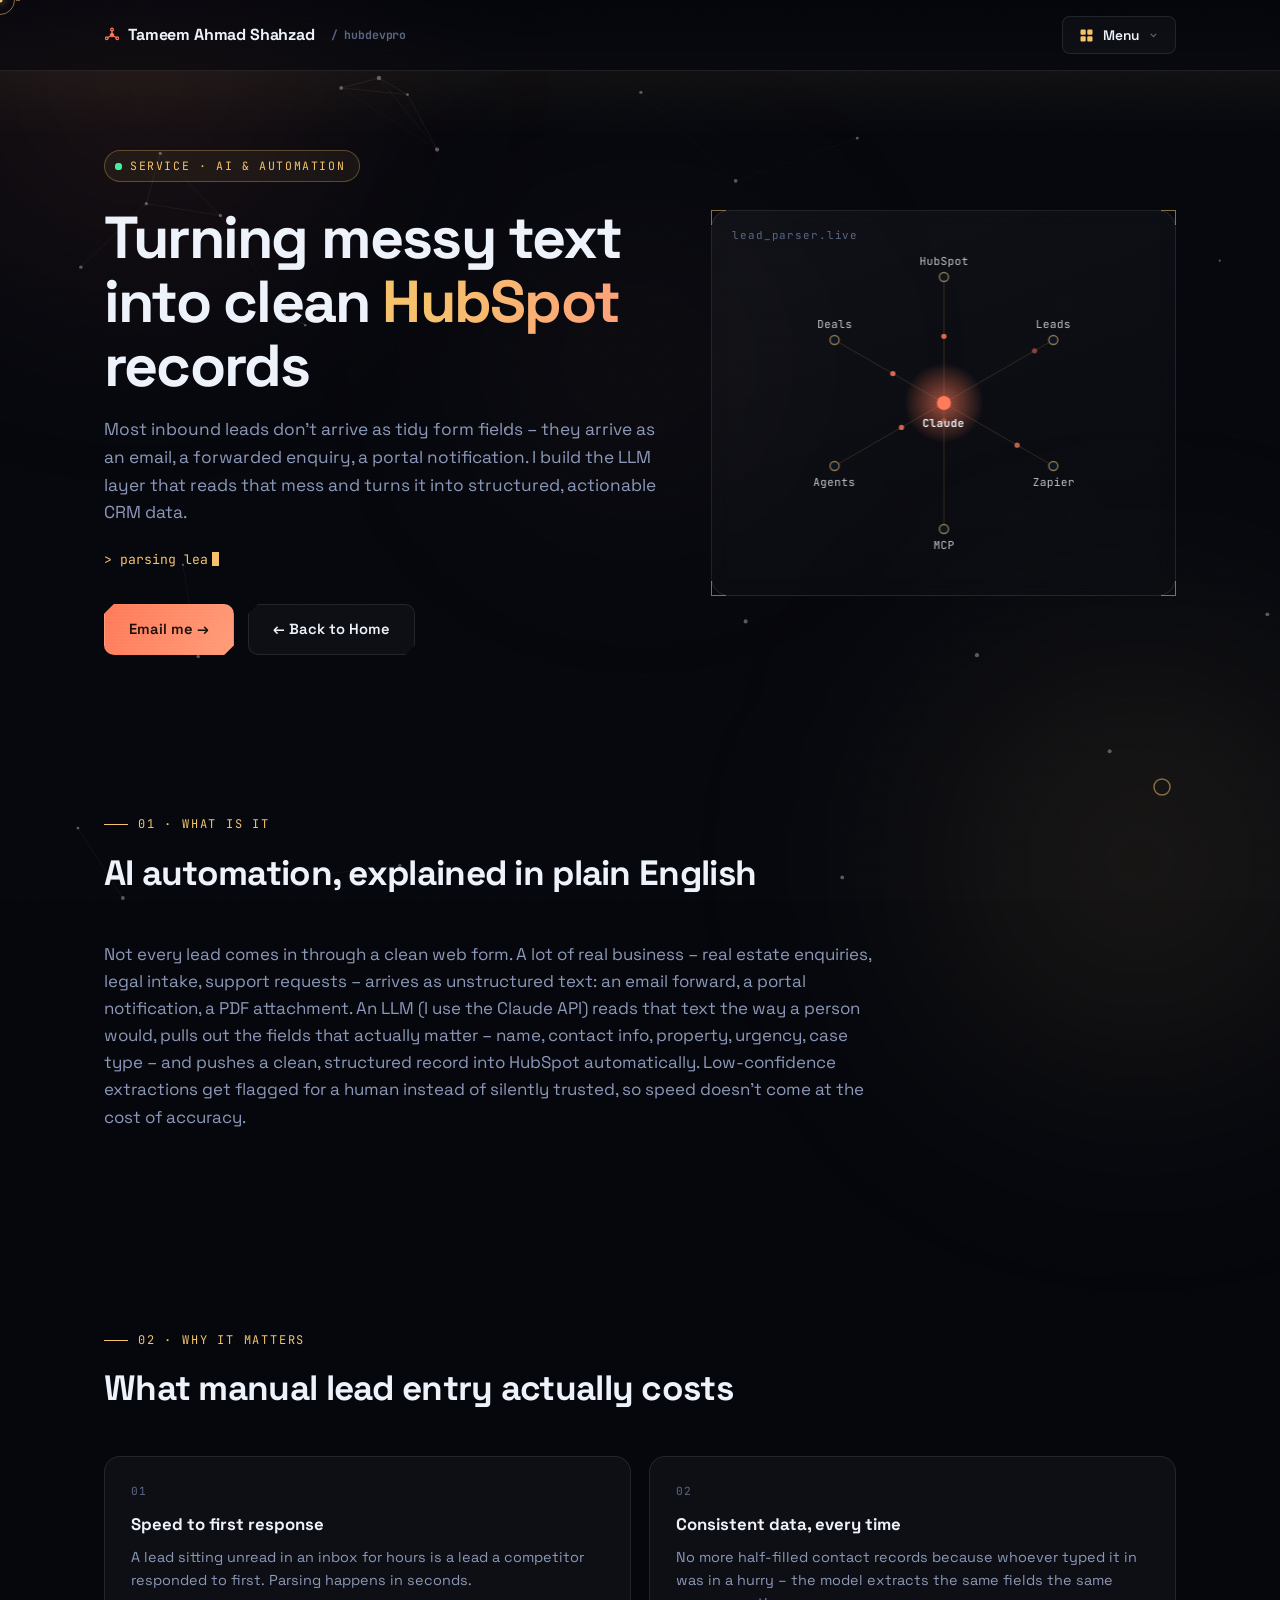
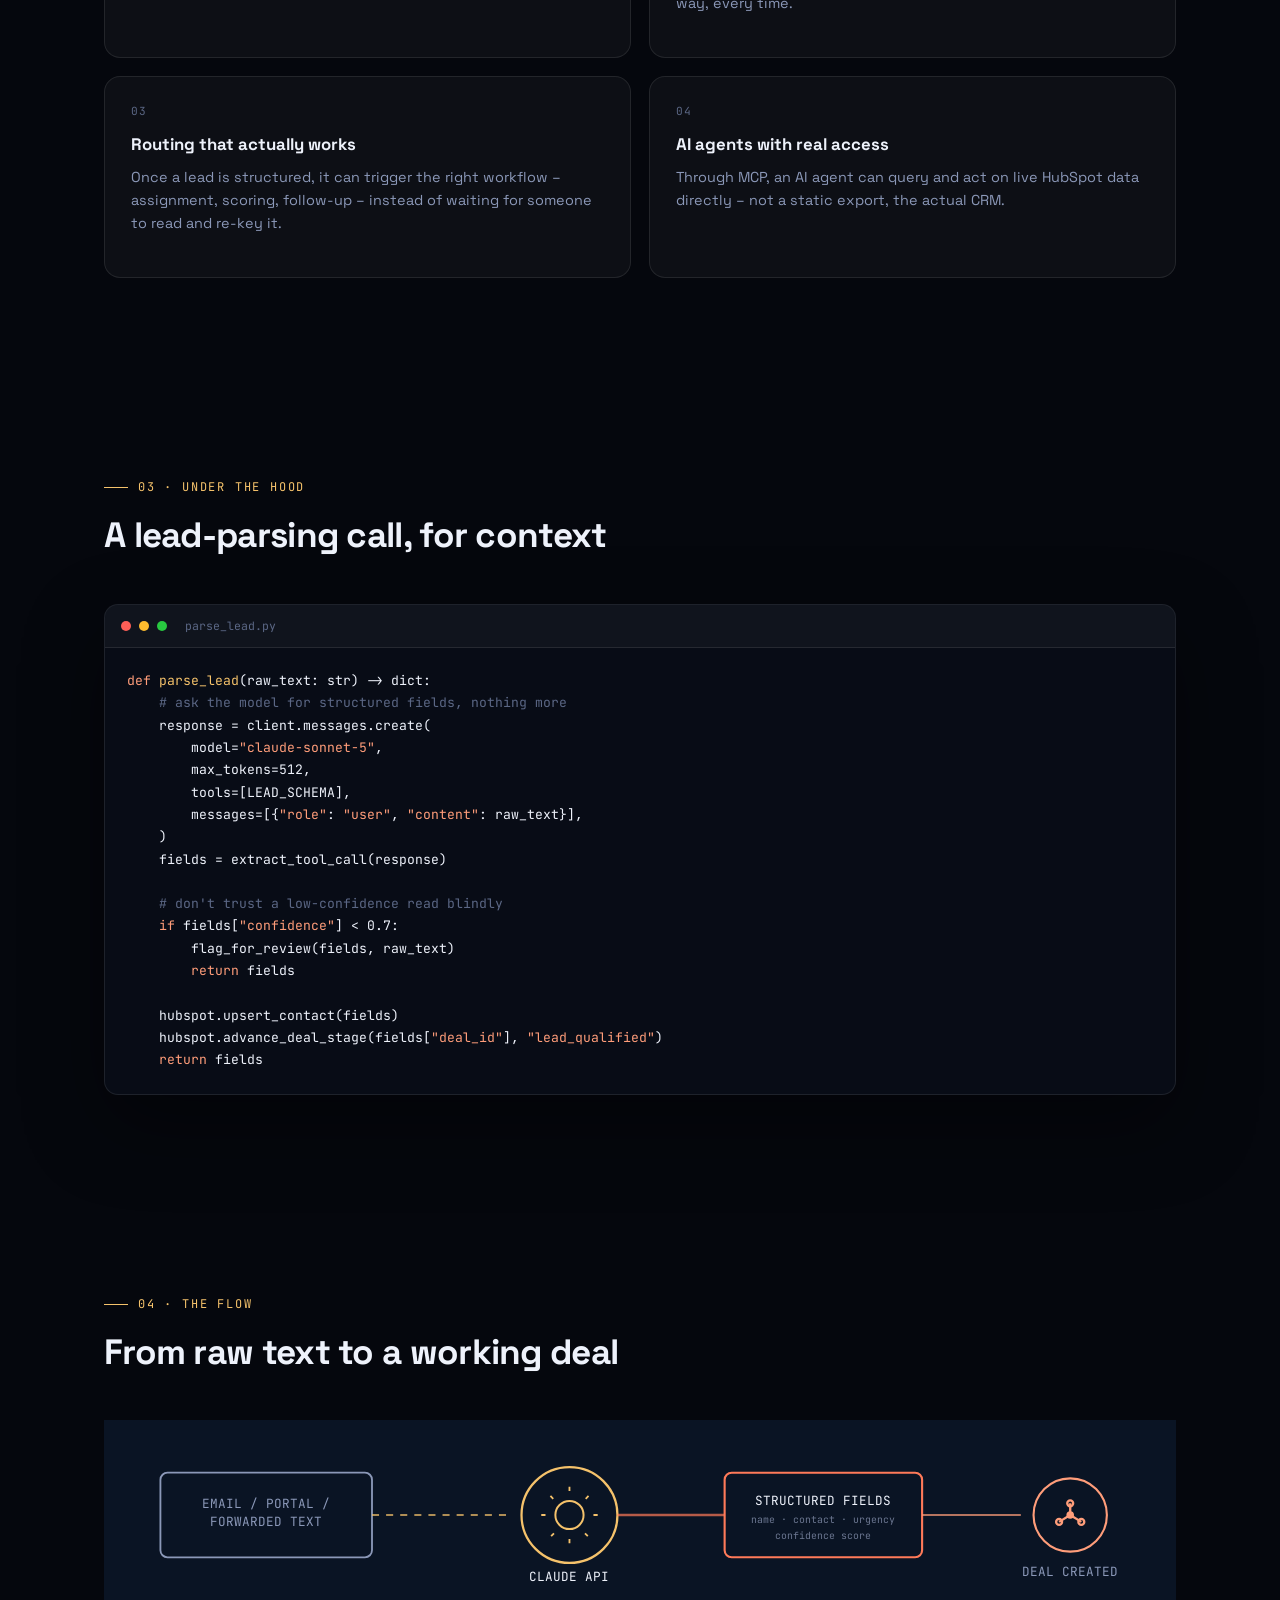
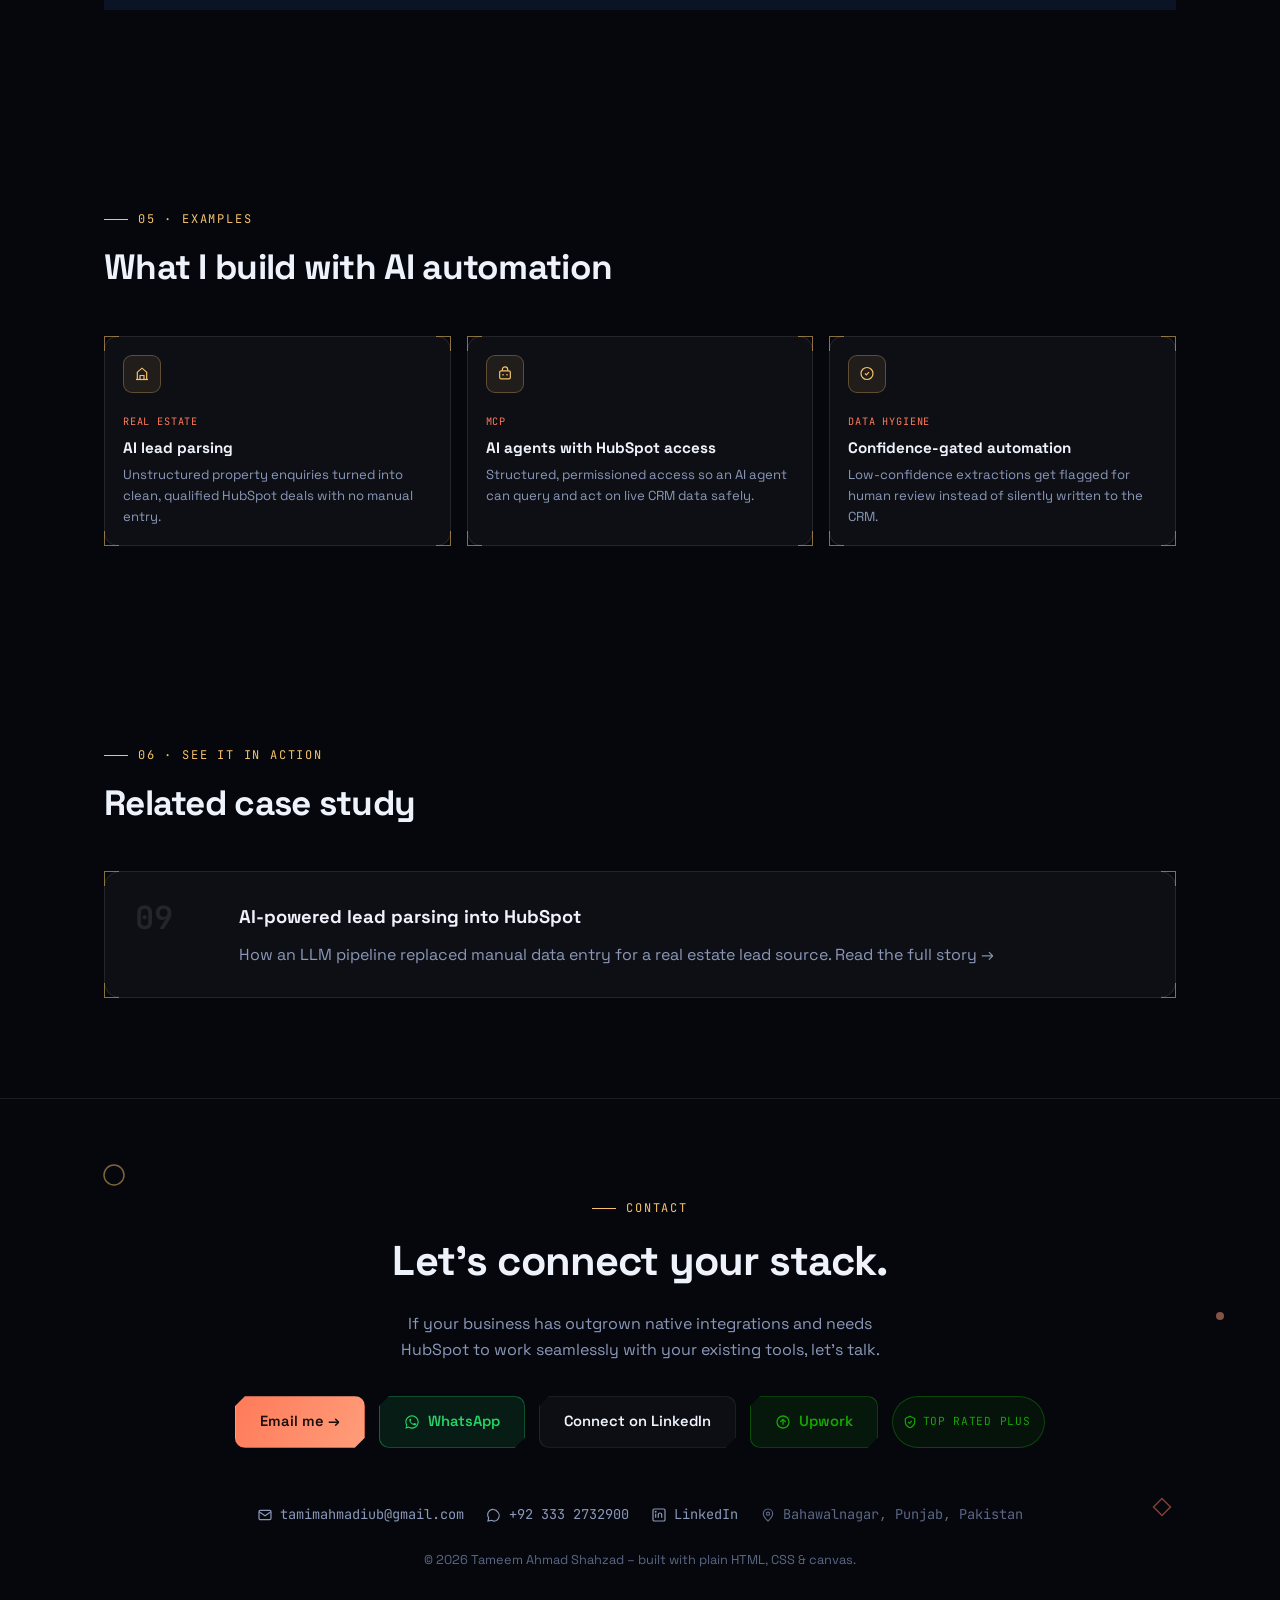
==== commit 9134eb25: "Reflect full platform breadth: 45+ Upwork projects, EXO/Ostendo ERP, Snowflake, Apple Pay, and a new" ====
--- a/ai-automation.html
+++ b/ai-automation.html
@@ -105,7 +105,7 @@
     </div>
     <div class="mega-cta">
       <div class="mega-label">Case Studies</div>
-      <p>Thirteen real integration patterns, walked through end to end &ndash; the situation, the build, the result.</p>
+      <p>Fourteen real integration patterns, walked through end to end &ndash; the situation, the build, the result.</p>
       <a class="btn primary" href="case-studies">View Case Studies</a>
       <a class="btn ghost" href="/#contact">Contact Me</a>
     </div>
--- a/assets/style.css
+++ b/assets/style.css
@@ -472,7 +472,8 @@
     width:100%;height:120px;border-radius:10px;margin-bottom:14px;overflow:hidden;
     border:1px solid var(--border);background:var(--bg2);
   }
-  .pf-mini .banner svg{width:100%;height:100%;display:block}
+  .banner{overflow:hidden}
+  .banner svg{width:100%;height:100%;display:block}
 
   /* mega menu */
   .menu-btn{
